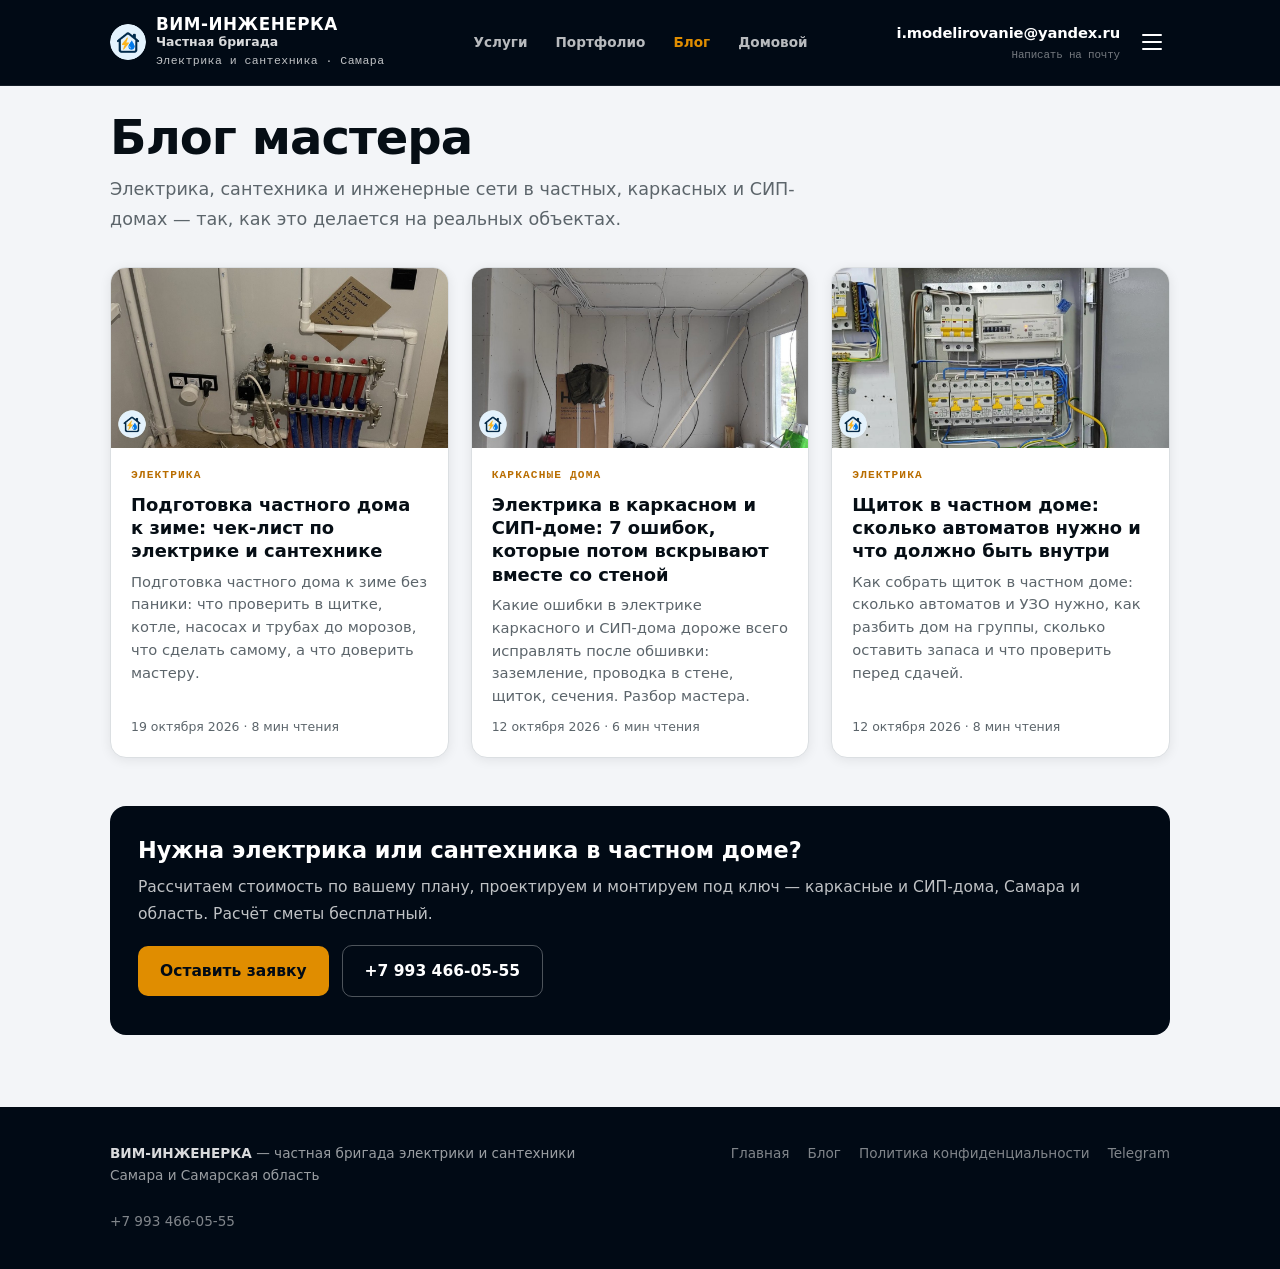
==== blog/index.html @ 952fb8a7 "Шапка блога и страницы Домового как на главной: логотип, меню по центру, почта, бургер Co-Authored-B" ====
<!doctype html>
<html lang="ru">
<head>
<script>
(function(m,e,t,r,i,k,a){m[i]=m[i]||function(){(m[i].a=m[i].a||[]).push(arguments)};m[i].l=1*new Date();
for(var j=0;j<document.scripts.length;j++){if(document.scripts[j].src===r){return;}}
k=e.createElement(t),a=e.getElementsByTagName(t)[0],k.async=1,k.src=r,a.parentNode.insertBefore(k,a)})
(window,document,'script','https://mc.yandex.ru/metrika/tag.js?id=112788163','ym');
ym(112788163,'init',{clickmap:true,trackLinks:true,accurateTrackBounce:true});
</script>
<noscript><div><img src="https://mc.yandex.ru/watch/112788163" style="position:absolute;left:-9999px;" alt=""></div></noscript>
<meta charset="UTF-8">
<meta name="viewport" content="width=device-width, initial-scale=1.0">
<title>Блог мастера: электрика и сантехника в каркасных и СИП-домах</title>
<meta name="description" content="Практические заметки мастера: как делать электрику, сантехнику и инженерные сети в частном доме, каркасном и СИП-доме. Без воды и с примерами.">
<link rel="canonical" href="https://electric.vim-scrum.ru/blog/">
<link rel="icon" href="/favicon.ico" sizes="any">
<link rel="icon" type="image/png" sizes="32x32" href="/assets/brand/favicon-32.png">
<link rel="apple-touch-icon" href="/assets/brand/apple-touch-icon.png">
<link rel="alternate" type="application/rss+xml" title="ВИМ-ИНЖЕНЕРКА — блог" href="https://electric.vim-scrum.ru/blog/rss.xml">
<meta name="robots" content="index, follow, max-image-preview:large">
<meta name="theme-color" content="#00243d">
<meta property="og:site_name" content="ВИМ-ИНЖЕНЕРКА">
<meta property="og:locale" content="ru_RU">
<meta property="og:type" content="website">
<meta property="og:title" content="Блог мастера: электрика и сантехника в каркасных и СИП-домах">
<meta property="og:description" content="Практические заметки мастера: как делать электрику, сантехнику и инженерные сети в частном доме, каркасном и СИП-доме. Без воды и с примерами.">
<meta property="og:url" content="https://electric.vim-scrum.ru/blog/">
<meta property="og:image" content="https://electric.vim-scrum.ru/assets/brand/og-banner.jpg">
<meta name="twitter:card" content="summary_large_image">
<meta name="twitter:title" content="Блог мастера: электрика и сантехника в каркасных и СИП-домах">
<meta name="twitter:description" content="Практические заметки мастера: как делать электрику, сантехнику и инженерные сети в частном доме, каркасном и СИП-доме. Без воды и с примерами.">
<meta name="twitter:image" content="https://electric.vim-scrum.ru/assets/brand/og-banner.jpg">
<link rel="stylesheet" href="/assets/blog.css">

</head>
<body>
<header class="site-header">
  <div class="header-inner">
    <a href="/" class="brand"><img src="/assets/brand/logo.png" alt="ВИМ-ИНЖЕНЕРКА" width="36" height="36">
      <span class="header-brand"><span class="brand-name">ВИМ-ИНЖЕНЕРКА</span><span class="brand-sub">Частная бригада</span><span class="brand-tagline">Электрика и сантехника · Самара</span></span></a>
    <nav class="header-nav" aria-label="Основное меню">
      <a href="/#services">Услуги</a>
      <a href="/#portfolio">Портфолио</a>
      <a href="/blog/" class="nav-blog">Блог</a>
      <a href="/domovoy/">Домовой</a>
    </nav>
    <div class="header-actions">
      <a class="header-phone" href="mailto:i.modelirovanie@yandex.ru">i.modelirovanie@yandex.ru<span>Написать на почту</span></a>
      <button class="menu-toggle" id="menu-toggle" aria-label="Открыть меню" aria-expanded="false"><span></span><span></span><span></span></button>
    </div>
  </div>
  <nav class="mobile-nav-panel" id="mobile-nav-panel">
    <a href="/#services">Услуги</a>
    <a href="/#process">Как работаем</a>
    <a href="/#portfolio">Портфолио</a>
    <a href="/#geography">География</a>
    <a href="/#faq">FAQ</a>
    <a href="/blog/" class="nav-blog">Блог</a>
    <a href="/domovoy/">Домовой</a>
    <a href="tel:+79934660555">+7 993 466-05-55</a>
  </nav>
  <script>
  (function(){var t=document.getElementById('menu-toggle'),p=document.getElementById('mobile-nav-panel');
  t.addEventListener('click',function(){var o=p.classList.toggle('open');t.classList.toggle('open',o);t.setAttribute('aria-expanded',o);});
  p.querySelectorAll('a').forEach(function(a){a.addEventListener('click',function(){p.classList.remove('open');t.classList.remove('open');});});})();
  </script>
</header>
<main class="wrap">
<header class="blog-head"><h1>Блог мастера</h1>
<p class="lead">Электрика, сантехника и инженерные сети в частных, каркасных и СИП-домах — так, как это делается на реальных объектах.</p></header>
<div class="grid"><a class="card" href="/blog/podgotovka-doma-k-zime-elektrika-santehnika/">
  <img src="/assets/covers/podgotovka-doma-k-zime-elektrika-santehnika.jpg" alt="" loading="lazy">
  <div class="card-body"><span class="tag">Электрика</span>
    <h3>Подготовка частного дома к зиме: чек-лист по электрике и сантехнике</h3>
    <p>Подготовка частного дома к зиме без паники: что проверить в щитке, котле, насосах и трубах до морозов, что сделать самому, а что доверить мастеру.</p>
    <small>19 октября 2026 · 8 мин чтения</small></div>
</a><a class="card" href="/blog/oshibki-elektriki-karkasnyj-sip-dom/">
  <img src="/assets/covers/oshibki-elektriki-karkasnyj-sip-dom.jpg" alt="" loading="lazy">
  <div class="card-body"><span class="tag">Каркасные дома</span>
    <h3>Электрика в каркасном и СИП-доме: 7 ошибок, которые потом вскрывают вместе со стеной</h3>
    <p>Какие ошибки в электрике каркасного и СИП-дома дороже всего исправлять после обшивки: заземление, проводка в стене, щиток, сечения. Разбор мастера.</p>
    <small>12 октября 2026 · 6 мин чтения</small></div>
</a><a class="card" href="/blog/shchitok-v-chastnom-dome/">
  <img src="/assets/covers/shchitok-v-chastnom-dome.jpg" alt="" loading="lazy">
  <div class="card-body"><span class="tag">Электрика</span>
    <h3>Щиток в частном доме: сколько автоматов нужно и что должно быть внутри</h3>
    <p>Как собрать щиток в частном доме: сколько автоматов и УЗО нужно, как разбить дом на группы, сколько оставить запаса и что проверить перед сдачей.</p>
    <small>12 октября 2026 · 8 мин чтения</small></div>
</a></div>
<aside class="cta-box">
  <h2>Нужна электрика или сантехника в частном доме?</h2>
  <p>Рассчитаем стоимость по вашему плану, проектируем и монтируем под ключ — каркасные и СИП-дома, Самара и область. Расчёт сметы бесплатный.</p>
  <p><a class="btn" href="/#final-cta">Оставить заявку</a> <a class="btn btn-ghost" href="tel:+79934660555">+7 993 466-05-55</a></p>
</aside>
</main>
<footer class="site-footer">
  <div class="wrap footer-inner">
    <div><b>ВИМ-ИНЖЕНЕРКА</b> — частная бригада электрики и сантехники<br>Самара и Самарская область</div>
    <div class="footer-links">
      <a href="/">Главная</a><a href="/blog/">Блог</a><a href="/privacy-policy.html">Политика конфиденциальности</a>
      <a href="https://t.me/i_modelirovanie" target="_blank" rel="noopener">Telegram</a>
    </div>
    <div><a href="tel:+79934660555">+7 993 466-05-55</a></div>
  </div>
</footer>
</body>
</html>
---- assets/blog.css ----
/* Стили блога. Токены совпадают с главной страницей (index.html). */
:root {
  --hero-bg: oklch(14% 0.030 245);
  --bg: oklch(97% 0.004 240);
  --surface: oklch(100% 0 0);
  --fg: oklch(16% 0.020 245);
  --muted: oklch(50% 0.015 240);
  --border: oklch(90% 0.006 240);
  --accent: oklch(71% 0.190 78);
  --accent-dk: oklch(60% 0.180 78);
  --accent-lt: oklch(80% 0.150 78);
  --accent-bg: oklch(95% 0.050 80);
  --font-sans: -apple-system, BlinkMacSystemFont, 'Segoe UI', system-ui, sans-serif;
  --font-mono: ui-monospace, 'JetBrains Mono', Menlo, monospace;
  --r: 10px;
  --r-lg: 16px;
  --shadow-card: 0 2px 12px oklch(14% 0.03 245 / 0.08);
}
*, *::before, *::after { box-sizing: border-box; margin: 0; padding: 0; }
html { overflow-x: hidden; }
body { font-family: var(--font-sans); background: var(--bg); color: var(--fg); font-size: 17px; line-height: 1.7; -webkit-font-smoothing: antialiased; overflow-x: hidden; }
img { max-width: 100%; height: auto; display: block; }
a { color: inherit; }
.wrap { width: 100%; max-width: 1100px; margin: 0 auto; padding: 0 20px; }

/* header: тот же вид, что на главной (логотип | меню по центру | почта) */
.site-header { position: sticky; top: 0; z-index: 100; background: var(--hero-bg); border-bottom: 1px solid oklch(100% 0 0 / 0.08); backdrop-filter: blur(8px); }
.header-inner { display: flex; align-items: center; justify-content: space-between; gap: 16px; padding: 14px 20px; max-width: 1100px; margin: 0 auto; }
.brand { display: flex; align-items: center; gap: 10px; text-decoration: none; color: #fff; flex-shrink: 0; }
.brand img { width: 36px; height: 36px; border-radius: 50%; flex-shrink: 0; }
.header-brand { display: flex; flex-direction: column; gap: 1px; }
.header-brand .brand-name { font-size: 1.05rem; font-weight: 800; letter-spacing: 0.03em; color: #fff; line-height: 1.2; }
.header-brand .brand-sub { font-size: 0.78rem; font-weight: 600; color: oklch(100% 0 0 / 0.85); line-height: 1.2; }
.header-brand .brand-tagline { font-size: 0.72rem; color: oklch(100% 0 0 / 0.75); font-family: var(--font-mono); letter-spacing: 0.04em; }
.header-nav { display: none; }
.header-nav a { font-size: 0.85rem; font-weight: 600; color: oklch(100% 0 0 / 0.72); white-space: nowrap; text-decoration: none; transition: color 0.15s; }
.header-nav a:hover { color: var(--accent); }
.header-nav a.nav-blog { color: var(--accent); }
.header-nav a.nav-blog:hover { color: var(--accent-lt); }
.header-actions { display: flex; align-items: center; gap: 14px; }
.header-phone { display: none; flex-direction: column; align-items: flex-end; gap: 1px; font-size: 0.92rem; font-weight: 700; color: #fff; letter-spacing: -0.01em; text-decoration: none; }
.header-phone:hover { color: var(--accent); }
.header-phone span { font-size: 0.68rem; color: oklch(100% 0 0 / 0.45); font-family: var(--font-mono); font-weight: 400; }
.menu-toggle { display: flex; width: 36px; height: 36px; flex-direction: column; align-items: center; justify-content: center; gap: 5px; background: transparent; border: none; cursor: pointer; flex-shrink: 0; }
.menu-toggle span { display: block; width: 20px; height: 2px; background: #fff; border-radius: 2px; transition: transform 0.2s, opacity 0.2s; }
.menu-toggle.open span:nth-child(1) { transform: translateY(7px) rotate(45deg); }
.menu-toggle.open span:nth-child(2) { opacity: 0; }
.menu-toggle.open span:nth-child(3) { transform: translateY(-7px) rotate(-45deg); }
.mobile-nav-panel { display: none; flex-direction: column; background: var(--hero-bg); border-top: 1px solid oklch(100% 0 0 / 0.08); padding: 6px 20px 14px; }
.mobile-nav-panel.open { display: flex; }
.mobile-nav-panel a { padding: 13px 0; font-size: 0.95rem; font-weight: 600; color: #fff; text-decoration: none; border-bottom: 1px solid oklch(100% 0 0 / 0.08); }
.mobile-nav-panel a:last-child { border-bottom: none; }
.mobile-nav-panel a.nav-blog { color: var(--accent); }
@media (min-width: 1024px) {
  .header-nav { display: flex; align-items: center; justify-content: center; flex: 1; gap: 28px; }
  .header-phone { display: flex; }
}
@media (max-width: 640px) { .header-brand .brand-tagline { display: none; } }
.site-footer { background: var(--hero-bg); color: oklch(100% 0 0 / 0.6); font-size: 0.85rem; line-height: 1.6; margin-top: 72px; padding: 36px 0; }
.footer-inner { display: flex; flex-wrap: wrap; gap: 24px; justify-content: space-between; align-items: flex-start; }
.footer-inner b { color: oklch(100% 0 0 / 0.85); }
.footer-links { display: flex; flex-wrap: wrap; gap: 18px; }
.footer-links a, .site-footer a { color: oklch(100% 0 0 / 0.5); text-decoration: none; }
.footer-links a:hover, .site-footer a:hover { color: var(--accent); }

/* общие */
main { padding-top: 28px; }
.crumbs { font-size: 0.82rem; color: var(--muted); margin-bottom: 18px; }
.crumbs a { text-decoration: none; }
.crumbs a:hover { color: var(--accent-dk); }
.tag { display: inline-block; font-family: var(--font-mono); font-size: 0.7rem; font-weight: 600; letter-spacing: 0.1em; text-transform: uppercase; color: var(--accent-dk); }
.lead { font-size: 1.1rem; color: var(--muted); max-width: 720px; }

/* список */
.blog-head { padding: 24px 0 32px; }
.blog-head h1 { font-size: clamp(2rem, 5vw, 3rem); font-weight: 800; letter-spacing: -0.02em; line-height: 1.15; margin-bottom: 10px; }
.grid { display: grid; grid-template-columns: repeat(auto-fill, minmax(290px, 1fr)); gap: 22px; }
.card { background: var(--surface); border: 1px solid var(--border); border-radius: var(--r-lg); overflow: hidden; text-decoration: none; display: flex; flex-direction: column; box-shadow: var(--shadow-card); transition: transform .15s, box-shadow .15s; }
.card:hover { transform: translateY(-3px); box-shadow: 0 8px 28px oklch(14% 0.03 245 / 0.14); }
.card img { width: 100%; height: 180px; object-fit: cover; background: var(--border); }
.card-body { padding: 18px 20px 20px; display: flex; flex-direction: column; gap: 8px; flex: 1; }
.card h3 { font-size: 1.12rem; line-height: 1.3; }
.card p { font-size: 0.92rem; color: var(--muted); line-height: 1.55; flex: 1; }
.card small { color: var(--muted); font-size: 0.78rem; }

/* статья */
.post { max-width: 760px; margin: 0 auto; }
.post > header { margin-bottom: 28px; }
.post h1 { font-size: clamp(1.9rem, 4.6vw, 2.8rem); font-weight: 800; letter-spacing: -0.02em; line-height: 1.15; margin: 8px 0 14px; }
.post .meta { color: var(--muted); font-size: 0.88rem; }
.post-body > * + * { margin-top: 1.1em; }
.post-body h2 { font-size: 1.6rem; line-height: 1.25; letter-spacing: -0.01em; margin-top: 2em; }
.post-body h3 { font-size: 1.2rem; line-height: 1.3; margin-top: 1.6em; }
.post-body a { color: var(--accent-dk); text-decoration: underline; text-underline-offset: 3px; }
.post-body ul, .post-body ol { padding-left: 1.4em; }
.post-body li + li { margin-top: 0.4em; }
.post-body code { font-family: var(--font-mono); font-size: 0.88em; background: var(--accent-bg); padding: 1px 6px; border-radius: 5px; }
.post-body hr { border: 0; border-top: 1px solid var(--border); margin: 2em 0; }
.post-body figure { margin-top: 1.6em; }
.post-body figure img { border-radius: var(--r); width: 100%; max-height: 520px; object-fit: cover; }
.post-body figcaption { font-size: 0.82rem; color: var(--muted); margin-top: 8px; }
.callout { background: var(--accent-bg); border-left: 4px solid var(--accent); border-radius: 0 var(--r) var(--r) 0; padding: 14px 18px; }
.callout p + p { margin-top: 0.6em; }
.table-wrap { overflow-x: auto; }
table { border-collapse: collapse; width: 100%; font-size: 0.93rem; background: var(--surface); }
th, td { border: 1px solid var(--border); padding: 9px 12px; text-align: left; vertical-align: top; }
th { background: var(--accent-bg); }

.cta-box { background: var(--hero-bg); color: #fff; border-radius: var(--r-lg); padding: 30px 28px; margin-top: 48px; }
.cta-box h2 { font-size: 1.4rem; line-height: 1.25; margin-bottom: 10px; }
.cta-box p { color: oklch(100% 0 0 / 0.75); font-size: 0.97rem; }
.cta-box p + p { margin-top: 18px; }
.btn { display: inline-block; background: var(--accent); color: var(--hero-bg); font-weight: 700; padding: 12px 22px; border-radius: 10px; text-decoration: none; margin: 0 8px 8px 0; }
.btn:hover { background: var(--accent-lt); }
.btn-ghost { background: transparent; color: #fff; border: 1.5px solid oklch(100% 0 0 / 0.3); }
.btn-ghost:hover { background: transparent; border-color: var(--accent); color: var(--accent); }
.more { margin-top: 56px; }
.more h2 { font-size: 1.4rem; margin-bottom: 18px; }

@media (max-width: 640px) {
  body { font-size: 16px; }
  .cta-box { padding: 24px 20px; }
}
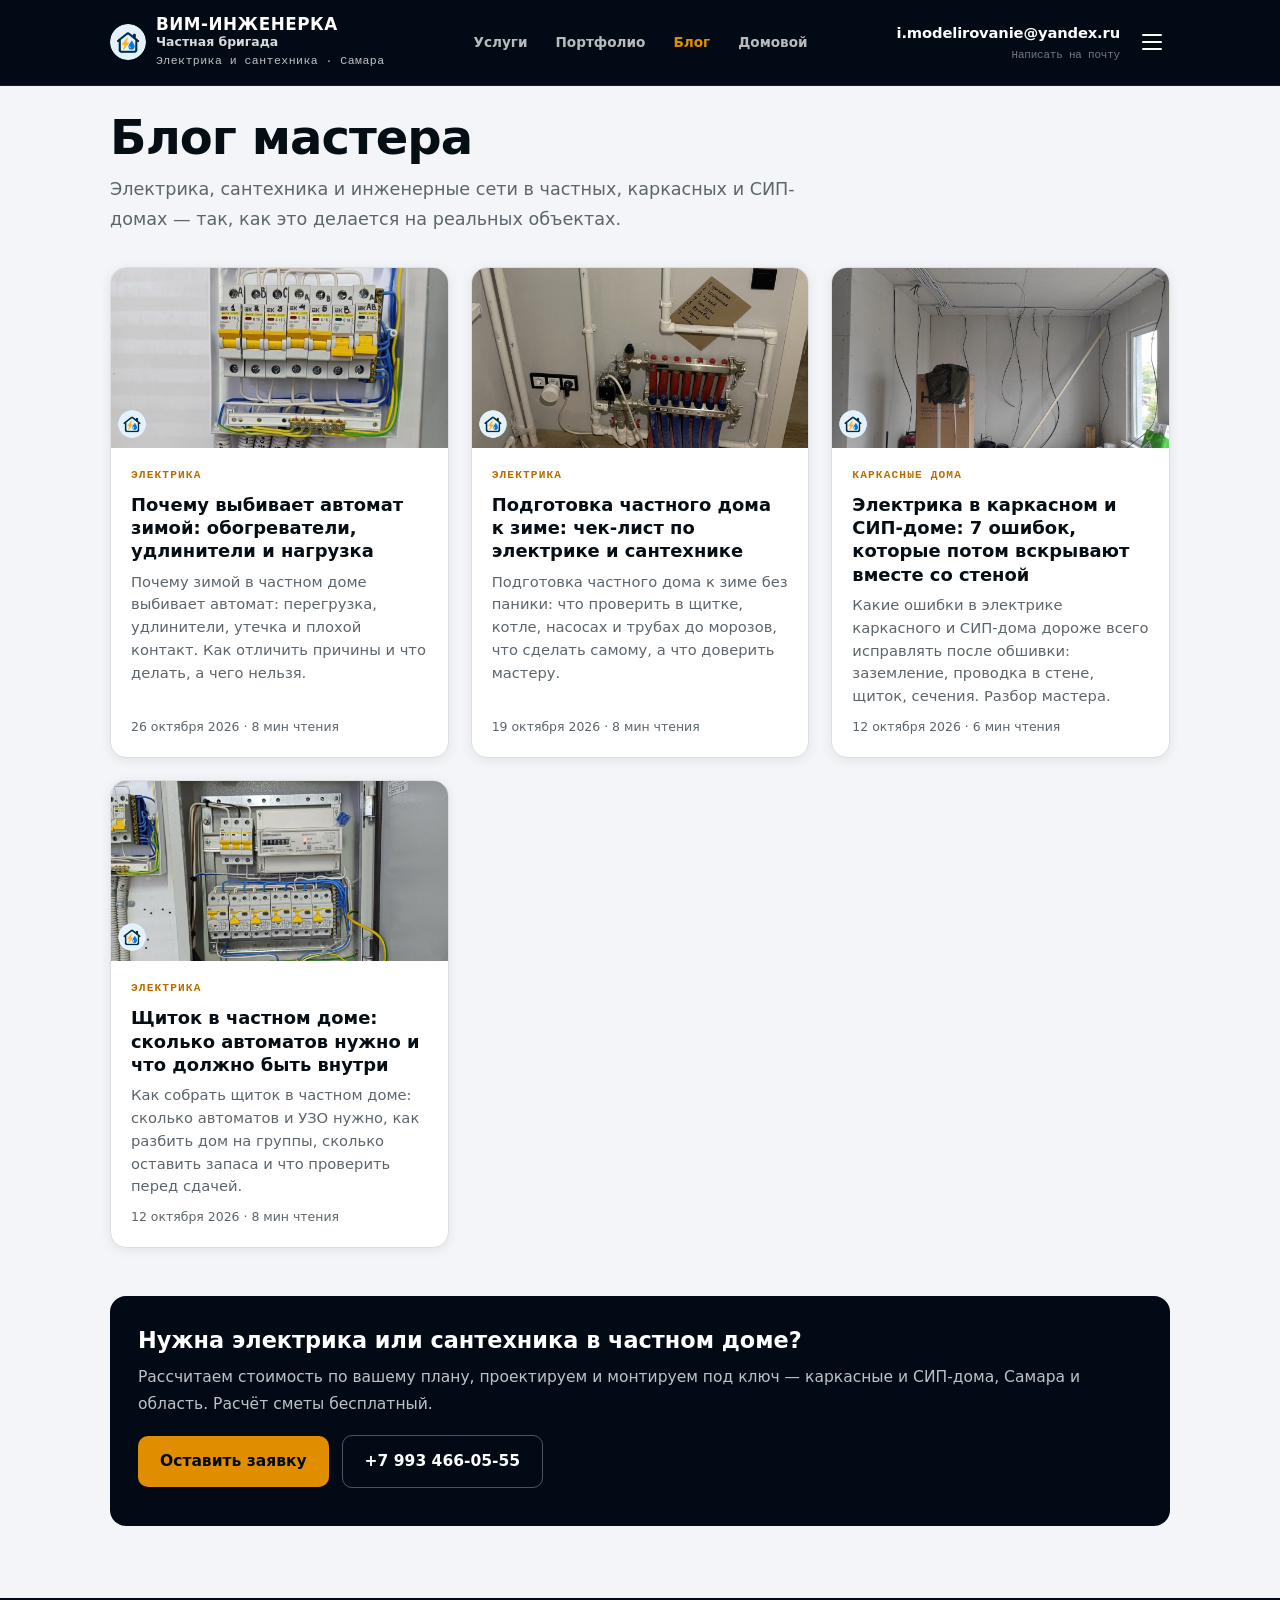
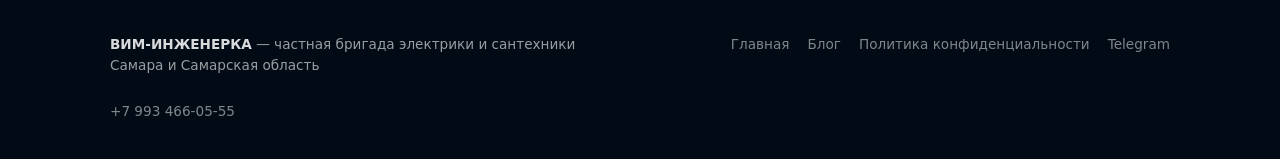
==== commit 2b6de9a4: "Статья: Почему выбивает автомат зимой Co-Authored-By: Claude Sonnet 5.5 <noreply@anthropic.com> Clau" ====
--- a/blog/index.html
+++ b/blog/index.html
@@ -32,7 +32,7 @@
 <meta name="twitter:description" content="Практические заметки мастера: как делать электрику, сантехнику и инженерные сети в частном доме, каркасном и СИП-доме. Без воды и с примерами.">
 <meta name="twitter:image" content="https://electric.vim-scrum.ru/assets/brand/og-banner.jpg">
 <link rel="stylesheet" href="/assets/blog.css">
-
+<script type="application/ld+json">{"@context": "https://schema.org", "@type": "Blog", "name": "Блог мастера: электрика и сантехника в каркасных и СИП-домах", "description": "Практические заметки мастера: как делать электрику, сантехнику и инженерные сети в частном доме, каркасном и СИП-доме. Без воды и с примерами.", "url": "https://electric.vim-scrum.ru/blog/", "inLanguage": "ru", "publisher": {"@type": "Organization", "name": "ВИМ-ИНЖЕНЕРКА", "url": "https://electric.vim-scrum.ru/"}, "blogPost": [{"@type": "BlogPosting", "headline": "Почему выбивает автомат зимой: обогреватели, удлинители и нагрузка", "url": "https://electric.vim-scrum.ru/blog/vybivaet-avtomat-zimoj/", "datePublished": "2026-10-26"}, {"@type": "BlogPosting", "headline": "Подготовка частного дома к зиме: чек-лист по электрике и сантехнике", "url": "https://electric.vim-scrum.ru/blog/podgotovka-doma-k-zime-elektrika-santehnika/", "datePublished": "2026-10-19"}, {"@type": "BlogPosting", "headline": "Электрика в каркасном и СИП-доме: 7 ошибок, которые потом вскрывают вместе со стеной", "url": "https://electric.vim-scrum.ru/blog/oshibki-elektriki-karkasnyj-sip-dom/", "datePublished": "2026-10-12"}, {"@type": "BlogPosting", "headline": "Щиток в частном доме: сколько автоматов нужно и что должно быть внутри", "url": "https://electric.vim-scrum.ru/blog/shchitok-v-chastnom-dome/", "datePublished": "2026-10-12"}]}</script><script type="application/ld+json">{"@context": "https://schema.org", "@type": "BreadcrumbList", "itemListElement": [{"@type": "ListItem", "position": 1, "name": "Главная", "item": "https://electric.vim-scrum.ru/"}, {"@type": "ListItem", "position": 2, "name": "Блог", "item": "https://electric.vim-scrum.ru/blog/"}]}</script>
 </head>
 <body>
 <header class="site-header">
@@ -69,7 +69,13 @@
 <main class="wrap">
 <header class="blog-head"><h1>Блог мастера</h1>
 <p class="lead">Электрика, сантехника и инженерные сети в частных, каркасных и СИП-домах — так, как это делается на реальных объектах.</p></header>
-<div class="grid"><a class="card" href="/blog/podgotovka-doma-k-zime-elektrika-santehnika/">
+<div class="grid"><a class="card" href="/blog/vybivaet-avtomat-zimoj/">
+  <img src="/assets/covers/vybivaet-avtomat-zimoj.jpg" alt="" loading="lazy">
+  <div class="card-body"><span class="tag">Электрика</span>
+    <h3>Почему выбивает автомат зимой: обогреватели, удлинители и нагрузка</h3>
+    <p>Почему зимой в частном доме выбивает автомат: перегрузка, удлинители, утечка и плохой контакт. Как отличить причины и что делать, а чего нельзя.</p>
+    <small>26 октября 2026 · 8 мин чтения</small></div>
+</a><a class="card" href="/blog/podgotovka-doma-k-zime-elektrika-santehnika/">
   <img src="/assets/covers/podgotovka-doma-k-zime-elektrika-santehnika.jpg" alt="" loading="lazy">
   <div class="card-body"><span class="tag">Электрика</span>
     <h3>Подготовка частного дома к зиме: чек-лист по электрике и сантехнике</h3>
--- a/assets/blog.css
+++ b/assets/blog.css
@@ -68,6 +68,7 @@
 .crumbs { font-size: 0.82rem; color: var(--muted); margin-bottom: 18px; }
 .crumbs a { text-decoration: none; }
 .crumbs a:hover { color: var(--accent-dk); }
+main.wrap > .crumbs { max-width: 760px; margin-left: auto; margin-right: auto; }
 .tag { display: inline-block; font-family: var(--font-mono); font-size: 0.7rem; font-weight: 600; letter-spacing: 0.1em; text-transform: uppercase; color: var(--accent-dk); }
 .lead { font-size: 1.1rem; color: var(--muted); max-width: 720px; }
 
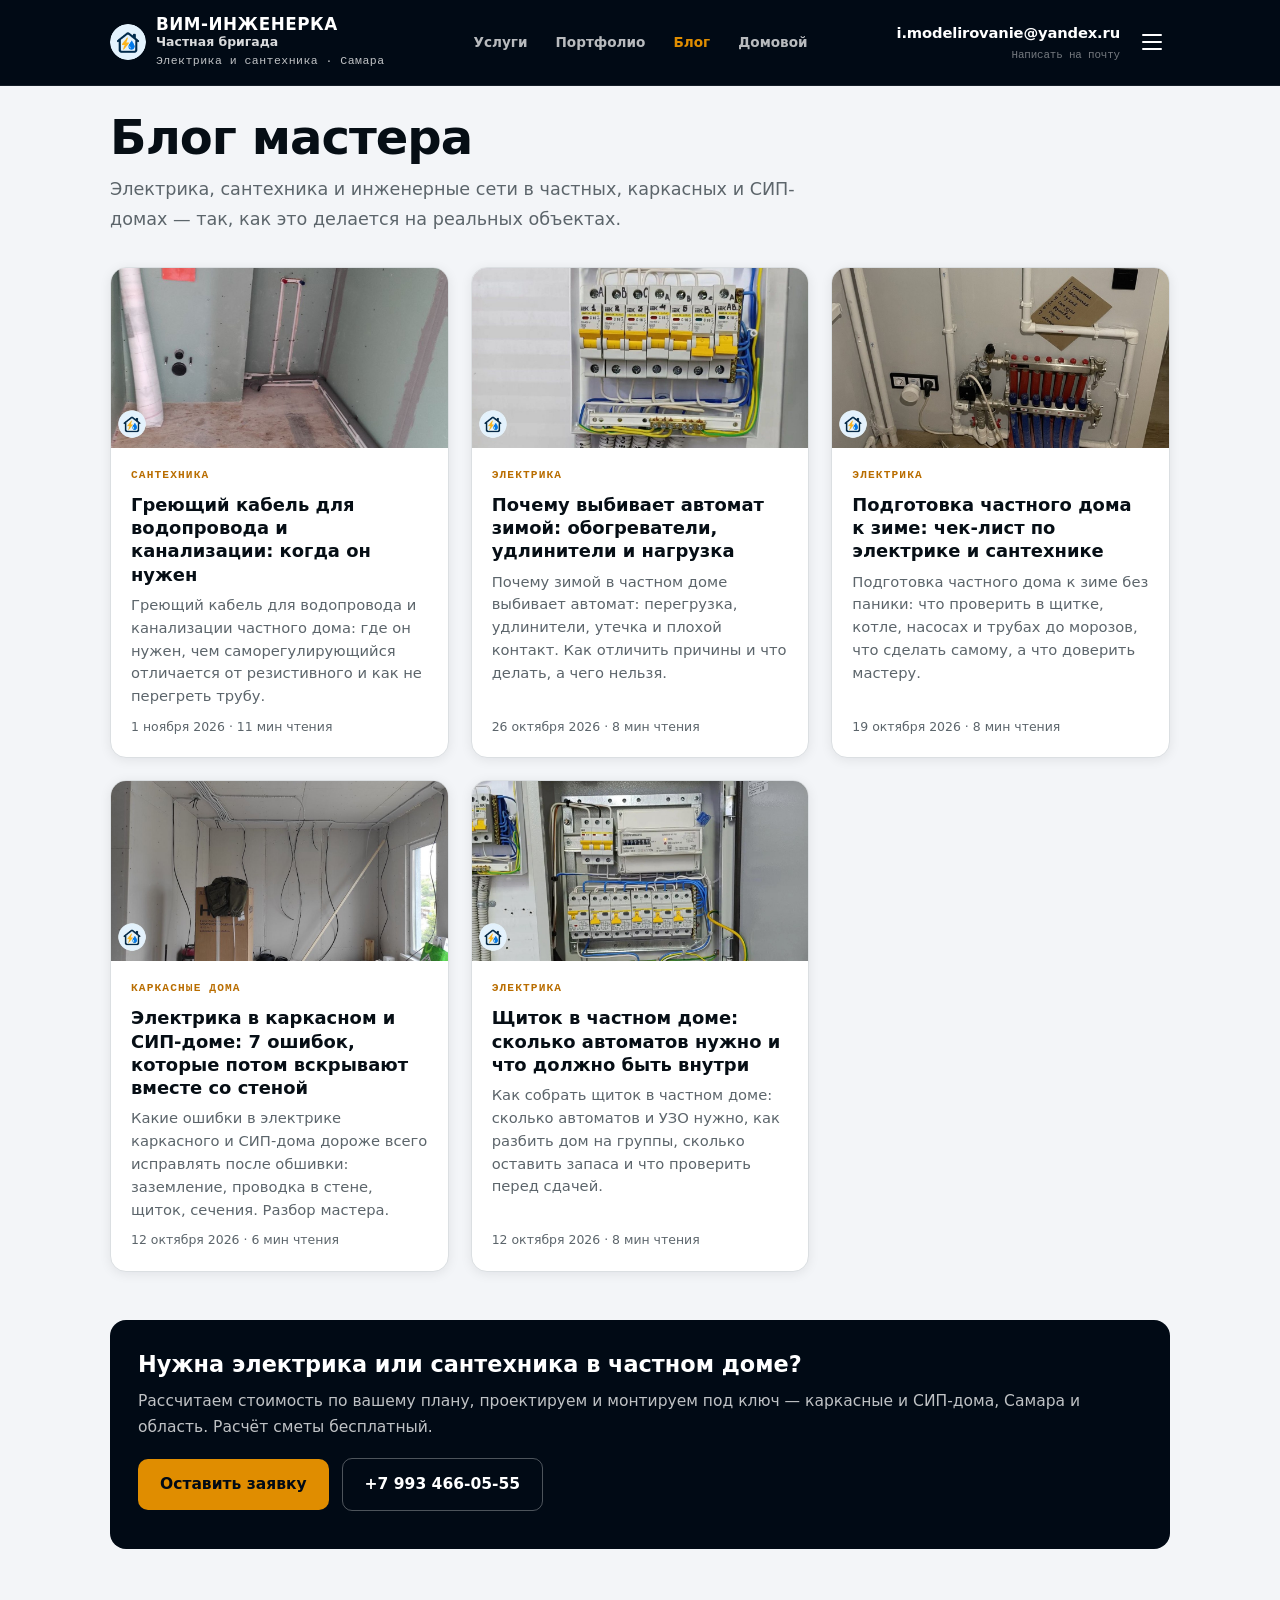
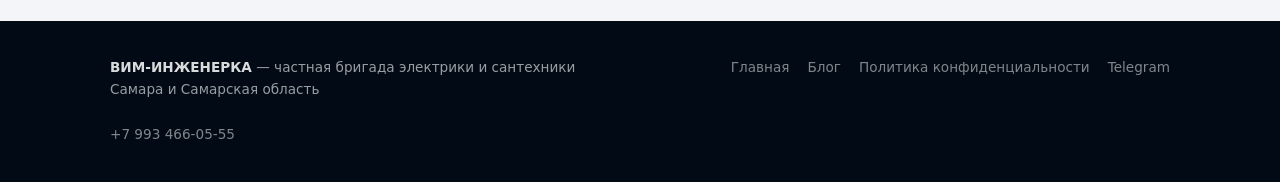
==== commit baae7ca0: "Статья: греющий кабель для водопровода и канализации Когда кабель нужен на холодном участке, чем сам" ====
--- a/blog/index.html
+++ b/blog/index.html
@@ -32,7 +32,7 @@
 <meta name="twitter:description" content="Практические заметки мастера: как делать электрику, сантехнику и инженерные сети в частном доме, каркасном и СИП-доме. Без воды и с примерами.">
 <meta name="twitter:image" content="https://electric.vim-scrum.ru/assets/brand/og-banner.jpg">
 <link rel="stylesheet" href="/assets/blog.css">
-<script type="application/ld+json">{"@context": "https://schema.org", "@type": "Blog", "name": "Блог мастера: электрика и сантехника в каркасных и СИП-домах", "description": "Практические заметки мастера: как делать электрику, сантехнику и инженерные сети в частном доме, каркасном и СИП-доме. Без воды и с примерами.", "url": "https://electric.vim-scrum.ru/blog/", "inLanguage": "ru", "publisher": {"@type": "Organization", "name": "ВИМ-ИНЖЕНЕРКА", "url": "https://electric.vim-scrum.ru/"}, "blogPost": [{"@type": "BlogPosting", "headline": "Почему выбивает автомат зимой: обогреватели, удлинители и нагрузка", "url": "https://electric.vim-scrum.ru/blog/vybivaet-avtomat-zimoj/", "datePublished": "2026-10-26"}, {"@type": "BlogPosting", "headline": "Подготовка частного дома к зиме: чек-лист по электрике и сантехнике", "url": "https://electric.vim-scrum.ru/blog/podgotovka-doma-k-zime-elektrika-santehnika/", "datePublished": "2026-10-19"}, {"@type": "BlogPosting", "headline": "Электрика в каркасном и СИП-доме: 7 ошибок, которые потом вскрывают вместе со стеной", "url": "https://electric.vim-scrum.ru/blog/oshibki-elektriki-karkasnyj-sip-dom/", "datePublished": "2026-10-12"}, {"@type": "BlogPosting", "headline": "Щиток в частном доме: сколько автоматов нужно и что должно быть внутри", "url": "https://electric.vim-scrum.ru/blog/shchitok-v-chastnom-dome/", "datePublished": "2026-10-12"}]}</script><script type="application/ld+json">{"@context": "https://schema.org", "@type": "BreadcrumbList", "itemListElement": [{"@type": "ListItem", "position": 1, "name": "Главная", "item": "https://electric.vim-scrum.ru/"}, {"@type": "ListItem", "position": 2, "name": "Блог", "item": "https://electric.vim-scrum.ru/blog/"}]}</script>
+<script type="application/ld+json">{"@context": "https://schema.org", "@type": "Blog", "name": "Блог мастера: электрика и сантехника в каркасных и СИП-домах", "description": "Практические заметки мастера: как делать электрику, сантехнику и инженерные сети в частном доме, каркасном и СИП-доме. Без воды и с примерами.", "url": "https://electric.vim-scrum.ru/blog/", "inLanguage": "ru", "publisher": {"@type": "Organization", "name": "ВИМ-ИНЖЕНЕРКА", "url": "https://electric.vim-scrum.ru/"}, "blogPost": [{"@type": "BlogPosting", "headline": "Греющий кабель для водопровода и канализации: когда он нужен", "url": "https://electric.vim-scrum.ru/blog/greyushchij-kabel-vodoprovod-kanalizatsiya/", "datePublished": "2026-11-01"}, {"@type": "BlogPosting", "headline": "Почему выбивает автомат зимой: обогреватели, удлинители и нагрузка", "url": "https://electric.vim-scrum.ru/blog/vybivaet-avtomat-zimoj/", "datePublished": "2026-10-26"}, {"@type": "BlogPosting", "headline": "Подготовка частного дома к зиме: чек-лист по электрике и сантехнике", "url": "https://electric.vim-scrum.ru/blog/podgotovka-doma-k-zime-elektrika-santehnika/", "datePublished": "2026-10-19"}, {"@type": "BlogPosting", "headline": "Электрика в каркасном и СИП-доме: 7 ошибок, которые потом вскрывают вместе со стеной", "url": "https://electric.vim-scrum.ru/blog/oshibki-elektriki-karkasnyj-sip-dom/", "datePublished": "2026-10-12"}, {"@type": "BlogPosting", "headline": "Щиток в частном доме: сколько автоматов нужно и что должно быть внутри", "url": "https://electric.vim-scrum.ru/blog/shchitok-v-chastnom-dome/", "datePublished": "2026-10-12"}]}</script><script type="application/ld+json">{"@context": "https://schema.org", "@type": "BreadcrumbList", "itemListElement": [{"@type": "ListItem", "position": 1, "name": "Главная", "item": "https://electric.vim-scrum.ru/"}, {"@type": "ListItem", "position": 2, "name": "Блог", "item": "https://electric.vim-scrum.ru/blog/"}]}</script>
 </head>
 <body>
 <header class="site-header">
@@ -69,7 +69,13 @@
 <main class="wrap">
 <header class="blog-head"><h1>Блог мастера</h1>
 <p class="lead">Электрика, сантехника и инженерные сети в частных, каркасных и СИП-домах — так, как это делается на реальных объектах.</p></header>
-<div class="grid"><a class="card" href="/blog/vybivaet-avtomat-zimoj/">
+<div class="grid"><a class="card" href="/blog/greyushchij-kabel-vodoprovod-kanalizatsiya/">
+  <img src="/assets/covers/greyushchij-kabel-vodoprovod-kanalizatsiya.jpg" alt="" loading="lazy">
+  <div class="card-body"><span class="tag">Сантехника</span>
+    <h3>Греющий кабель для водопровода и канализации: когда он нужен</h3>
+    <p>Греющий кабель для водопровода и канализации частного дома: где он нужен, чем саморегулирующийся отличается от резистивного и как не перегреть трубу.</p>
+    <small>1 ноября 2026 · 11 мин чтения</small></div>
+</a><a class="card" href="/blog/vybivaet-avtomat-zimoj/">
   <img src="/assets/covers/vybivaet-avtomat-zimoj.jpg" alt="" loading="lazy">
   <div class="card-body"><span class="tag">Электрика</span>
     <h3>Почему выбивает автомат зимой: обогреватели, удлинители и нагрузка</h3>
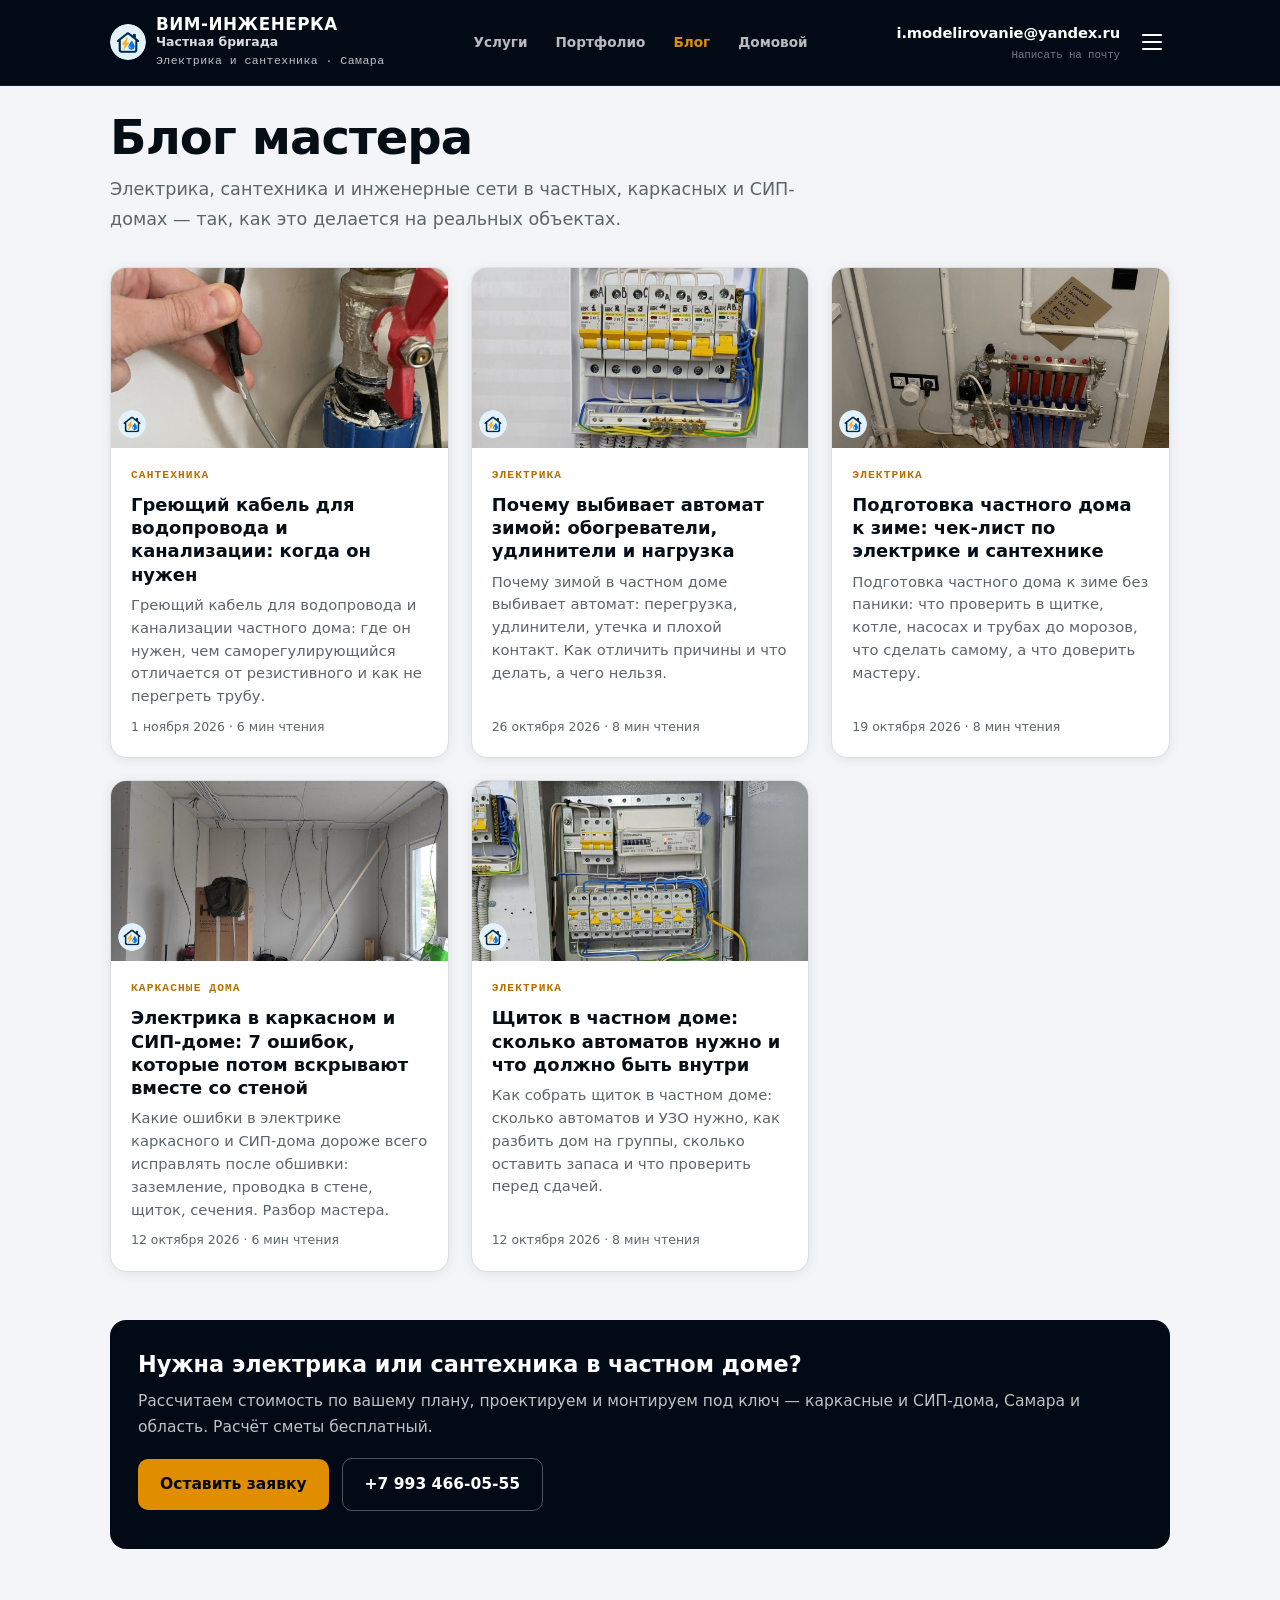
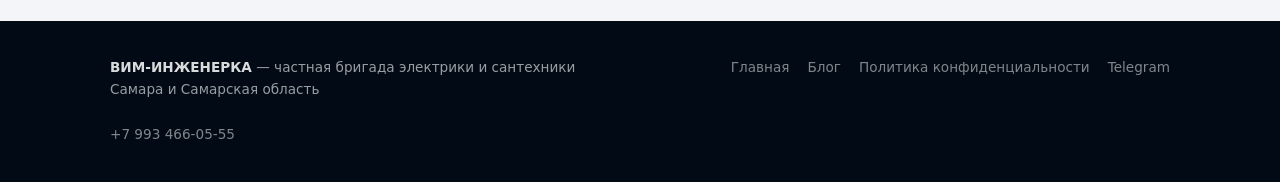
==== commit 9881160b: "blog: короче и живее статья про греющий кабель, лимит 1200-1600 слов" ====
--- a/blog/index.html
+++ b/blog/index.html
@@ -74,7 +74,7 @@
   <div class="card-body"><span class="tag">Сантехника</span>
     <h3>Греющий кабель для водопровода и канализации: когда он нужен</h3>
     <p>Греющий кабель для водопровода и канализации частного дома: где он нужен, чем саморегулирующийся отличается от резистивного и как не перегреть трубу.</p>
-    <small>1 ноября 2026 · 11 мин чтения</small></div>
+    <small>1 ноября 2026 · 6 мин чтения</small></div>
 </a><a class="card" href="/blog/vybivaet-avtomat-zimoj/">
   <img src="/assets/covers/vybivaet-avtomat-zimoj.jpg" alt="" loading="lazy">
   <div class="card-body"><span class="tag">Электрика</span>
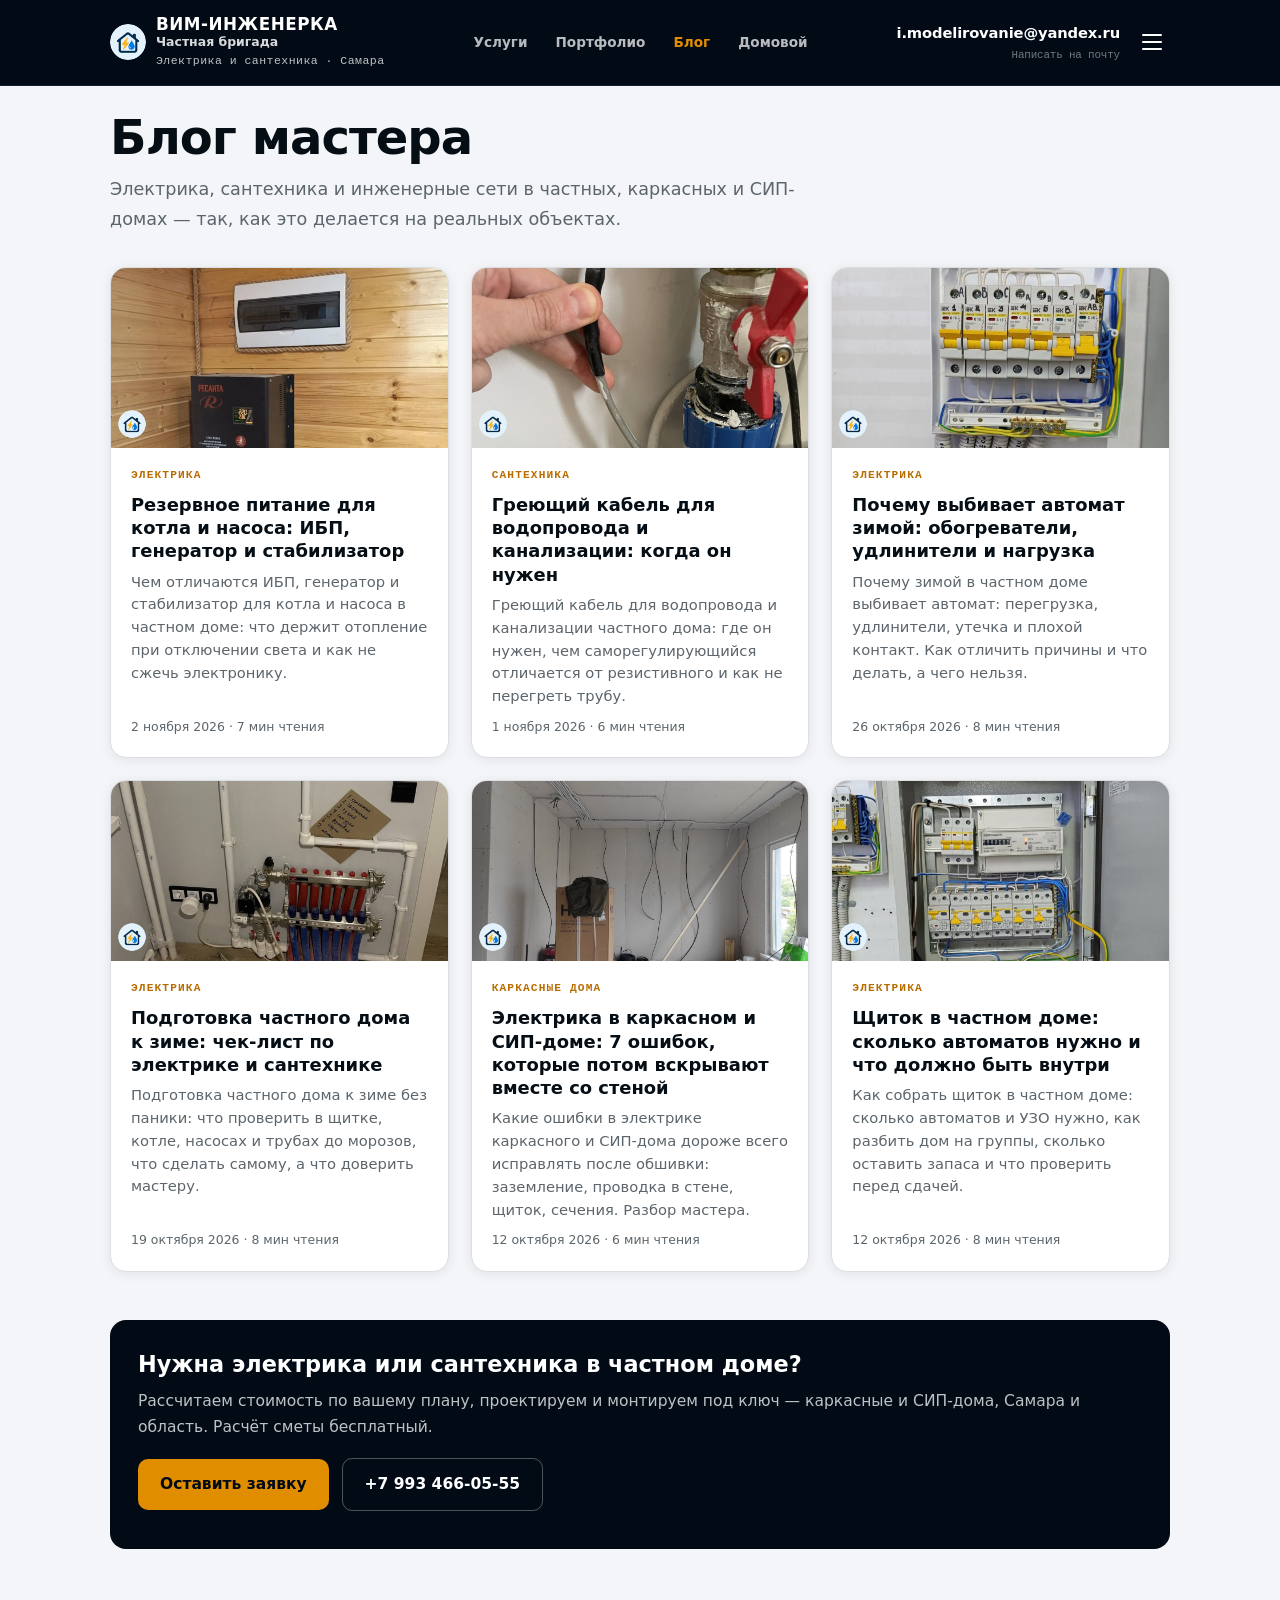
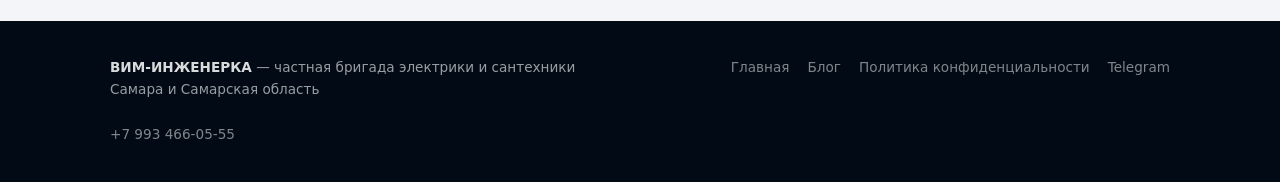
==== commit 6be1eb9b: "Блог: резервное питание для котла и насоса (ИБП, генератор, стабилизатор) Co-authored-by: tehpodszem" ====
--- a/blog/index.html
+++ b/blog/index.html
@@ -32,7 +32,7 @@
 <meta name="twitter:description" content="Практические заметки мастера: как делать электрику, сантехнику и инженерные сети в частном доме, каркасном и СИП-доме. Без воды и с примерами.">
 <meta name="twitter:image" content="https://electric.vim-scrum.ru/assets/brand/og-banner.jpg">
 <link rel="stylesheet" href="/assets/blog.css">
-<script type="application/ld+json">{"@context": "https://schema.org", "@type": "Blog", "name": "Блог мастера: электрика и сантехника в каркасных и СИП-домах", "description": "Практические заметки мастера: как делать электрику, сантехнику и инженерные сети в частном доме, каркасном и СИП-доме. Без воды и с примерами.", "url": "https://electric.vim-scrum.ru/blog/", "inLanguage": "ru", "publisher": {"@type": "Organization", "name": "ВИМ-ИНЖЕНЕРКА", "url": "https://electric.vim-scrum.ru/"}, "blogPost": [{"@type": "BlogPosting", "headline": "Греющий кабель для водопровода и канализации: когда он нужен", "url": "https://electric.vim-scrum.ru/blog/greyushchij-kabel-vodoprovod-kanalizatsiya/", "datePublished": "2026-11-01"}, {"@type": "BlogPosting", "headline": "Почему выбивает автомат зимой: обогреватели, удлинители и нагрузка", "url": "https://electric.vim-scrum.ru/blog/vybivaet-avtomat-zimoj/", "datePublished": "2026-10-26"}, {"@type": "BlogPosting", "headline": "Подготовка частного дома к зиме: чек-лист по электрике и сантехнике", "url": "https://electric.vim-scrum.ru/blog/podgotovka-doma-k-zime-elektrika-santehnika/", "datePublished": "2026-10-19"}, {"@type": "BlogPosting", "headline": "Электрика в каркасном и СИП-доме: 7 ошибок, которые потом вскрывают вместе со стеной", "url": "https://electric.vim-scrum.ru/blog/oshibki-elektriki-karkasnyj-sip-dom/", "datePublished": "2026-10-12"}, {"@type": "BlogPosting", "headline": "Щиток в частном доме: сколько автоматов нужно и что должно быть внутри", "url": "https://electric.vim-scrum.ru/blog/shchitok-v-chastnom-dome/", "datePublished": "2026-10-12"}]}</script><script type="application/ld+json">{"@context": "https://schema.org", "@type": "BreadcrumbList", "itemListElement": [{"@type": "ListItem", "position": 1, "name": "Главная", "item": "https://electric.vim-scrum.ru/"}, {"@type": "ListItem", "position": 2, "name": "Блог", "item": "https://electric.vim-scrum.ru/blog/"}]}</script>
+<script type="application/ld+json">{"@context": "https://schema.org", "@type": "Blog", "name": "Блог мастера: электрика и сантехника в каркасных и СИП-домах", "description": "Практические заметки мастера: как делать электрику, сантехнику и инженерные сети в частном доме, каркасном и СИП-доме. Без воды и с примерами.", "url": "https://electric.vim-scrum.ru/blog/", "inLanguage": "ru", "publisher": {"@type": "Organization", "name": "ВИМ-ИНЖЕНЕРКА", "url": "https://electric.vim-scrum.ru/"}, "blogPost": [{"@type": "BlogPosting", "headline": "Резервное питание для котла и насоса: ИБП, генератор и стабилизатор", "url": "https://electric.vim-scrum.ru/blog/rezervnoe-pitanie-kotla-nasos-ibp-generator/", "datePublished": "2026-11-02"}, {"@type": "BlogPosting", "headline": "Греющий кабель для водопровода и канализации: когда он нужен", "url": "https://electric.vim-scrum.ru/blog/greyushchij-kabel-vodoprovod-kanalizatsiya/", "datePublished": "2026-11-01"}, {"@type": "BlogPosting", "headline": "Почему выбивает автомат зимой: обогреватели, удлинители и нагрузка", "url": "https://electric.vim-scrum.ru/blog/vybivaet-avtomat-zimoj/", "datePublished": "2026-10-26"}, {"@type": "BlogPosting", "headline": "Подготовка частного дома к зиме: чек-лист по электрике и сантехнике", "url": "https://electric.vim-scrum.ru/blog/podgotovka-doma-k-zime-elektrika-santehnika/", "datePublished": "2026-10-19"}, {"@type": "BlogPosting", "headline": "Электрика в каркасном и СИП-доме: 7 ошибок, которые потом вскрывают вместе со стеной", "url": "https://electric.vim-scrum.ru/blog/oshibki-elektriki-karkasnyj-sip-dom/", "datePublished": "2026-10-12"}, {"@type": "BlogPosting", "headline": "Щиток в частном доме: сколько автоматов нужно и что должно быть внутри", "url": "https://electric.vim-scrum.ru/blog/shchitok-v-chastnom-dome/", "datePublished": "2026-10-12"}]}</script><script type="application/ld+json">{"@context": "https://schema.org", "@type": "BreadcrumbList", "itemListElement": [{"@type": "ListItem", "position": 1, "name": "Главная", "item": "https://electric.vim-scrum.ru/"}, {"@type": "ListItem", "position": 2, "name": "Блог", "item": "https://electric.vim-scrum.ru/blog/"}]}</script>
 </head>
 <body>
 <header class="site-header">
@@ -69,7 +69,13 @@
 <main class="wrap">
 <header class="blog-head"><h1>Блог мастера</h1>
 <p class="lead">Электрика, сантехника и инженерные сети в частных, каркасных и СИП-домах — так, как это делается на реальных объектах.</p></header>
-<div class="grid"><a class="card" href="/blog/greyushchij-kabel-vodoprovod-kanalizatsiya/">
+<div class="grid"><a class="card" href="/blog/rezervnoe-pitanie-kotla-nasos-ibp-generator/">
+  <img src="/assets/covers/rezervnoe-pitanie-kotla-nasos-ibp-generator.jpg" alt="" loading="lazy">
+  <div class="card-body"><span class="tag">Электрика</span>
+    <h3>Резервное питание для котла и насоса: ИБП, генератор и стабилизатор</h3>
+    <p>Чем отличаются ИБП, генератор и стабилизатор для котла и насоса в частном доме: что держит отопление при отключении света и как не сжечь электронику.</p>
+    <small>2 ноября 2026 · 7 мин чтения</small></div>
+</a><a class="card" href="/blog/greyushchij-kabel-vodoprovod-kanalizatsiya/">
   <img src="/assets/covers/greyushchij-kabel-vodoprovod-kanalizatsiya.jpg" alt="" loading="lazy">
   <div class="card-body"><span class="tag">Сантехника</span>
     <h3>Греющий кабель для водопровода и канализации: когда он нужен</h3>
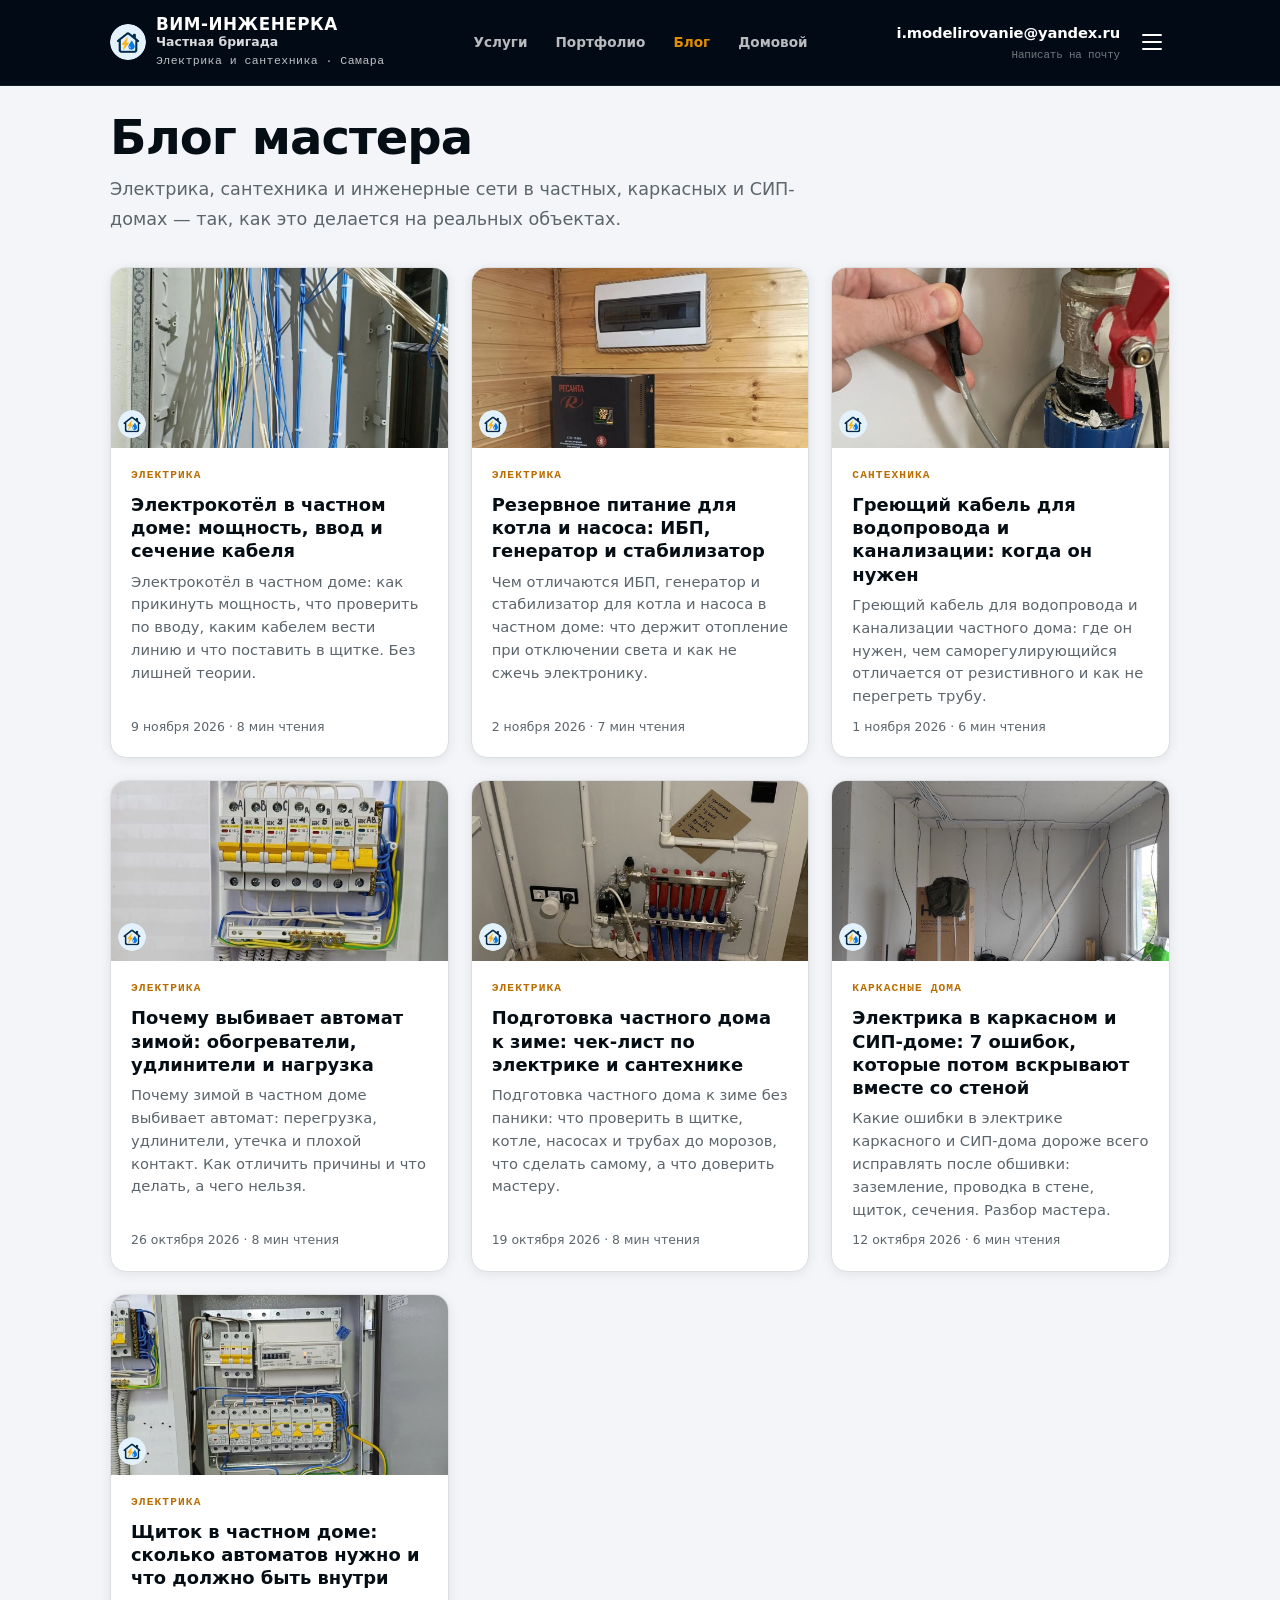
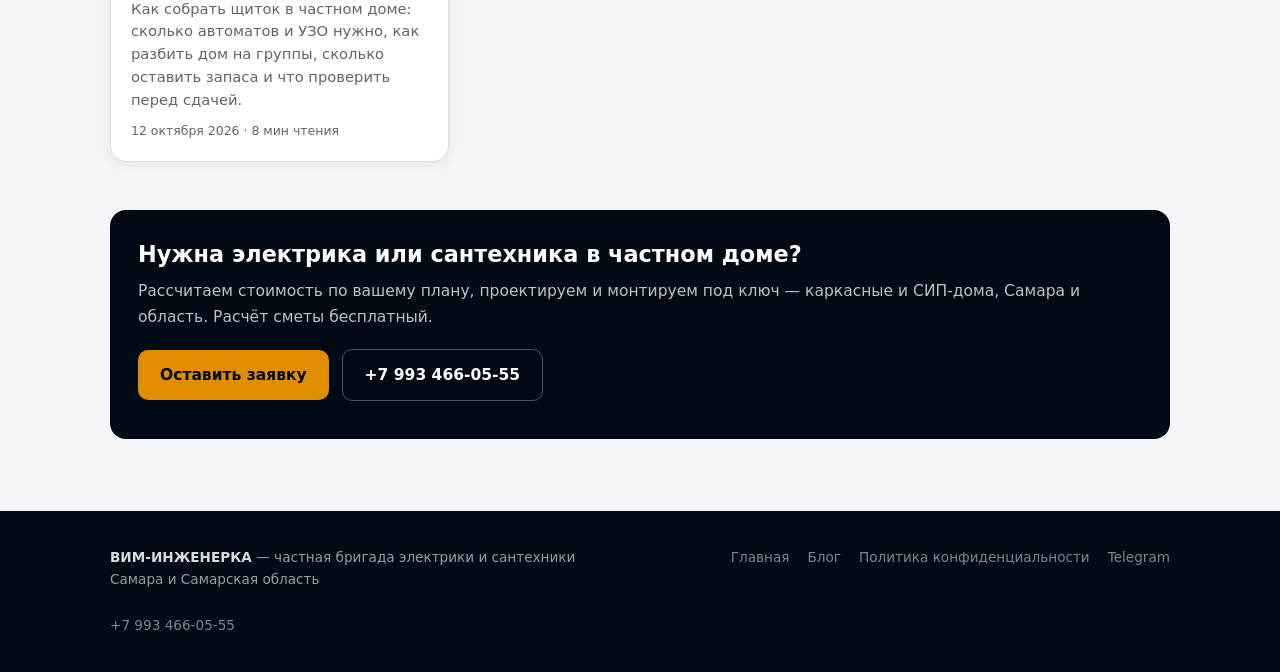
==== commit 94fc26c9: "Статья: электрокотёл в частном доме — мощность, ввод и кабель Новая публикация блога, обложка, сборк" ====
--- a/blog/index.html
+++ b/blog/index.html
@@ -32,7 +32,7 @@
 <meta name="twitter:description" content="Практические заметки мастера: как делать электрику, сантехнику и инженерные сети в частном доме, каркасном и СИП-доме. Без воды и с примерами.">
 <meta name="twitter:image" content="https://electric.vim-scrum.ru/assets/brand/og-banner.jpg">
 <link rel="stylesheet" href="/assets/blog.css">
-<script type="application/ld+json">{"@context": "https://schema.org", "@type": "Blog", "name": "Блог мастера: электрика и сантехника в каркасных и СИП-домах", "description": "Практические заметки мастера: как делать электрику, сантехнику и инженерные сети в частном доме, каркасном и СИП-доме. Без воды и с примерами.", "url": "https://electric.vim-scrum.ru/blog/", "inLanguage": "ru", "publisher": {"@type": "Organization", "name": "ВИМ-ИНЖЕНЕРКА", "url": "https://electric.vim-scrum.ru/"}, "blogPost": [{"@type": "BlogPosting", "headline": "Резервное питание для котла и насоса: ИБП, генератор и стабилизатор", "url": "https://electric.vim-scrum.ru/blog/rezervnoe-pitanie-kotla-nasos-ibp-generator/", "datePublished": "2026-11-02"}, {"@type": "BlogPosting", "headline": "Греющий кабель для водопровода и канализации: когда он нужен", "url": "https://electric.vim-scrum.ru/blog/greyushchij-kabel-vodoprovod-kanalizatsiya/", "datePublished": "2026-11-01"}, {"@type": "BlogPosting", "headline": "Почему выбивает автомат зимой: обогреватели, удлинители и нагрузка", "url": "https://electric.vim-scrum.ru/blog/vybivaet-avtomat-zimoj/", "datePublished": "2026-10-26"}, {"@type": "BlogPosting", "headline": "Подготовка частного дома к зиме: чек-лист по электрике и сантехнике", "url": "https://electric.vim-scrum.ru/blog/podgotovka-doma-k-zime-elektrika-santehnika/", "datePublished": "2026-10-19"}, {"@type": "BlogPosting", "headline": "Электрика в каркасном и СИП-доме: 7 ошибок, которые потом вскрывают вместе со стеной", "url": "https://electric.vim-scrum.ru/blog/oshibki-elektriki-karkasnyj-sip-dom/", "datePublished": "2026-10-12"}, {"@type": "BlogPosting", "headline": "Щиток в частном доме: сколько автоматов нужно и что должно быть внутри", "url": "https://electric.vim-scrum.ru/blog/shchitok-v-chastnom-dome/", "datePublished": "2026-10-12"}]}</script><script type="application/ld+json">{"@context": "https://schema.org", "@type": "BreadcrumbList", "itemListElement": [{"@type": "ListItem", "position": 1, "name": "Главная", "item": "https://electric.vim-scrum.ru/"}, {"@type": "ListItem", "position": 2, "name": "Блог", "item": "https://electric.vim-scrum.ru/blog/"}]}</script>
+<script type="application/ld+json">{"@context": "https://schema.org", "@type": "Blog", "name": "Блог мастера: электрика и сантехника в каркасных и СИП-домах", "description": "Практические заметки мастера: как делать электрику, сантехнику и инженерные сети в частном доме, каркасном и СИП-доме. Без воды и с примерами.", "url": "https://electric.vim-scrum.ru/blog/", "inLanguage": "ru", "publisher": {"@type": "Organization", "name": "ВИМ-ИНЖЕНЕРКА", "url": "https://electric.vim-scrum.ru/"}, "blogPost": [{"@type": "BlogPosting", "headline": "Электрокотёл в частном доме: мощность, ввод и сечение кабеля", "url": "https://electric.vim-scrum.ru/blog/elektrokotel-chastnyj-dom-moshchnost-vvod/", "datePublished": "2026-11-09"}, {"@type": "BlogPosting", "headline": "Резервное питание для котла и насоса: ИБП, генератор и стабилизатор", "url": "https://electric.vim-scrum.ru/blog/rezervnoe-pitanie-kotla-nasos-ibp-generator/", "datePublished": "2026-11-02"}, {"@type": "BlogPosting", "headline": "Греющий кабель для водопровода и канализации: когда он нужен", "url": "https://electric.vim-scrum.ru/blog/greyushchij-kabel-vodoprovod-kanalizatsiya/", "datePublished": "2026-11-01"}, {"@type": "BlogPosting", "headline": "Почему выбивает автомат зимой: обогреватели, удлинители и нагрузка", "url": "https://electric.vim-scrum.ru/blog/vybivaet-avtomat-zimoj/", "datePublished": "2026-10-26"}, {"@type": "BlogPosting", "headline": "Подготовка частного дома к зиме: чек-лист по электрике и сантехнике", "url": "https://electric.vim-scrum.ru/blog/podgotovka-doma-k-zime-elektrika-santehnika/", "datePublished": "2026-10-19"}, {"@type": "BlogPosting", "headline": "Электрика в каркасном и СИП-доме: 7 ошибок, которые потом вскрывают вместе со стеной", "url": "https://electric.vim-scrum.ru/blog/oshibki-elektriki-karkasnyj-sip-dom/", "datePublished": "2026-10-12"}, {"@type": "BlogPosting", "headline": "Щиток в частном доме: сколько автоматов нужно и что должно быть внутри", "url": "https://electric.vim-scrum.ru/blog/shchitok-v-chastnom-dome/", "datePublished": "2026-10-12"}]}</script><script type="application/ld+json">{"@context": "https://schema.org", "@type": "BreadcrumbList", "itemListElement": [{"@type": "ListItem", "position": 1, "name": "Главная", "item": "https://electric.vim-scrum.ru/"}, {"@type": "ListItem", "position": 2, "name": "Блог", "item": "https://electric.vim-scrum.ru/blog/"}]}</script>
 </head>
 <body>
 <header class="site-header">
@@ -69,7 +69,13 @@
 <main class="wrap">
 <header class="blog-head"><h1>Блог мастера</h1>
 <p class="lead">Электрика, сантехника и инженерные сети в частных, каркасных и СИП-домах — так, как это делается на реальных объектах.</p></header>
-<div class="grid"><a class="card" href="/blog/rezervnoe-pitanie-kotla-nasos-ibp-generator/">
+<div class="grid"><a class="card" href="/blog/elektrokotel-chastnyj-dom-moshchnost-vvod/">
+  <img src="/assets/covers/elektrokotel-chastnyj-dom-moshchnost-vvod.jpg" alt="" loading="lazy">
+  <div class="card-body"><span class="tag">Электрика</span>
+    <h3>Электрокотёл в частном доме: мощность, ввод и сечение кабеля</h3>
+    <p>Электрокотёл в частном доме: как прикинуть мощность, что проверить по вводу, каким кабелем вести линию и что поставить в щитке. Без лишней теории.</p>
+    <small>9 ноября 2026 · 8 мин чтения</small></div>
+</a><a class="card" href="/blog/rezervnoe-pitanie-kotla-nasos-ibp-generator/">
   <img src="/assets/covers/rezervnoe-pitanie-kotla-nasos-ibp-generator.jpg" alt="" loading="lazy">
   <div class="card-body"><span class="tag">Электрика</span>
     <h3>Резервное питание для котла и насоса: ИБП, генератор и стабилизатор</h3>
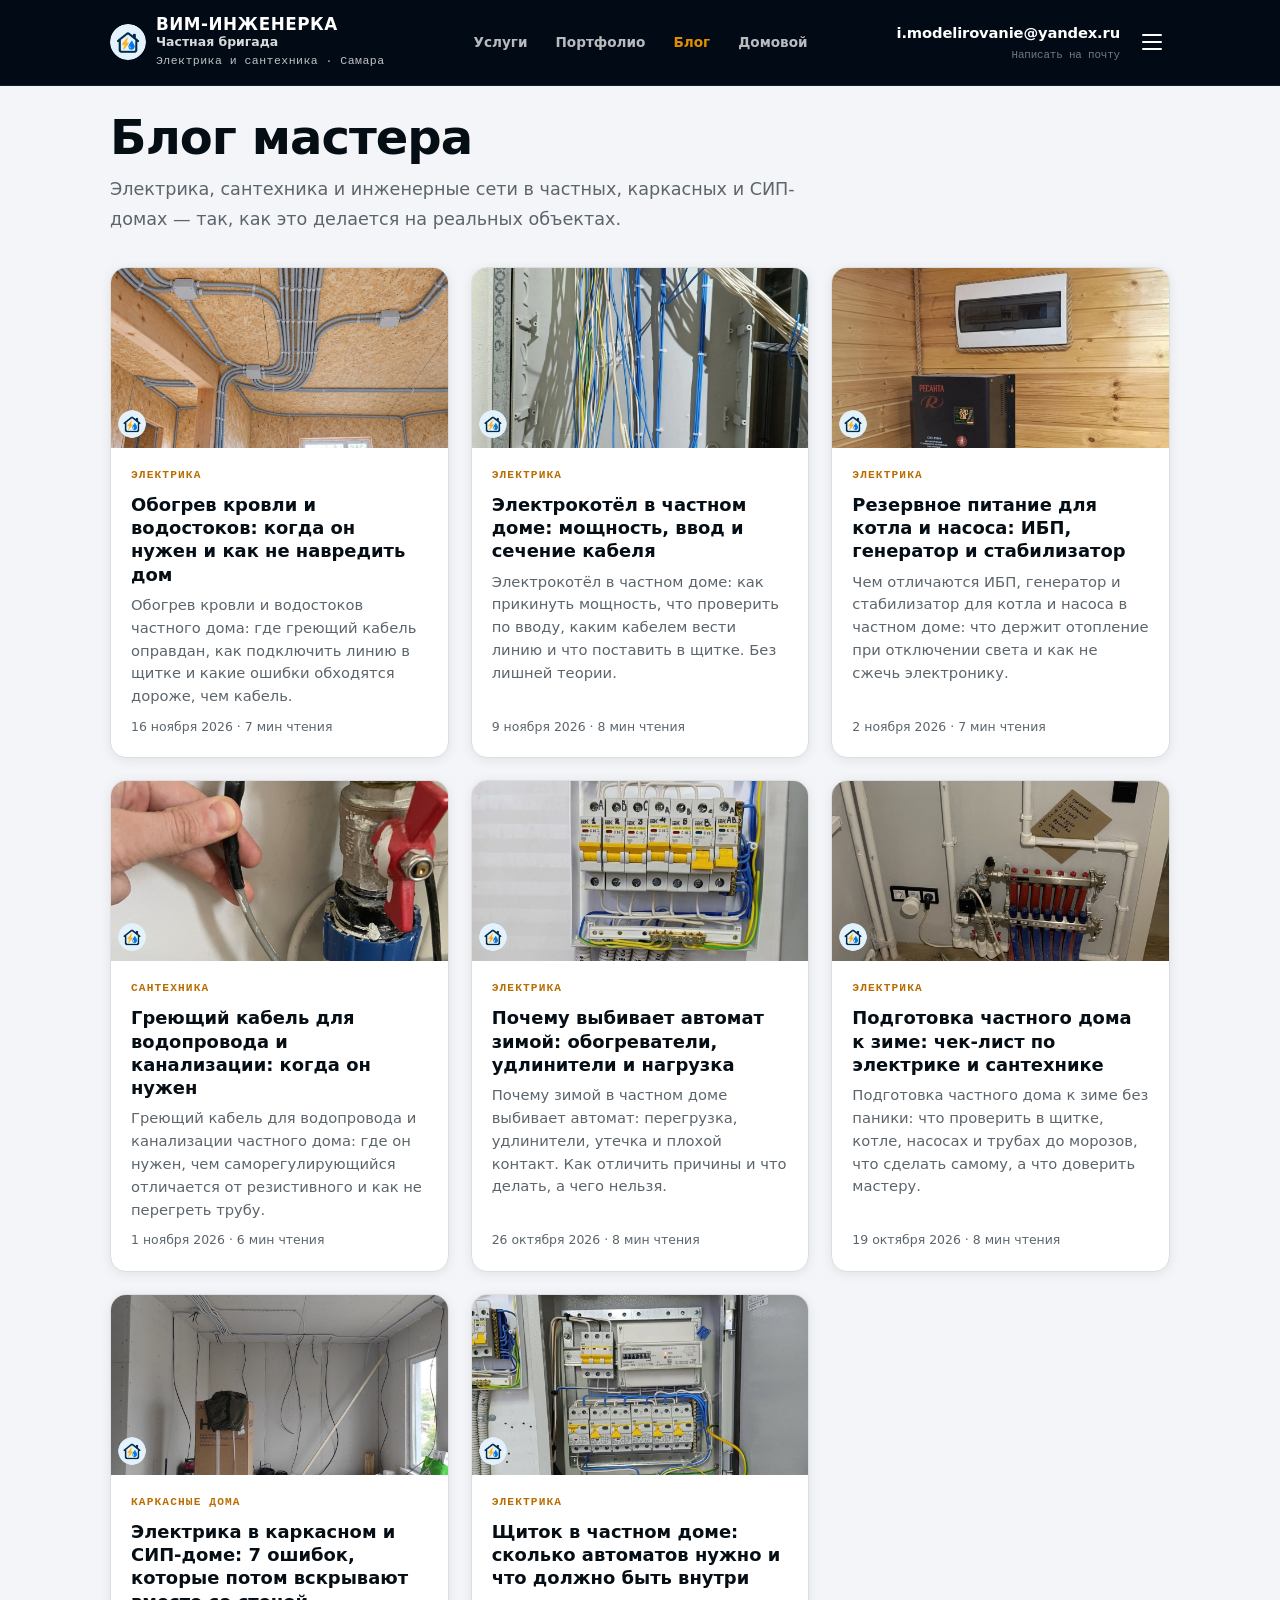
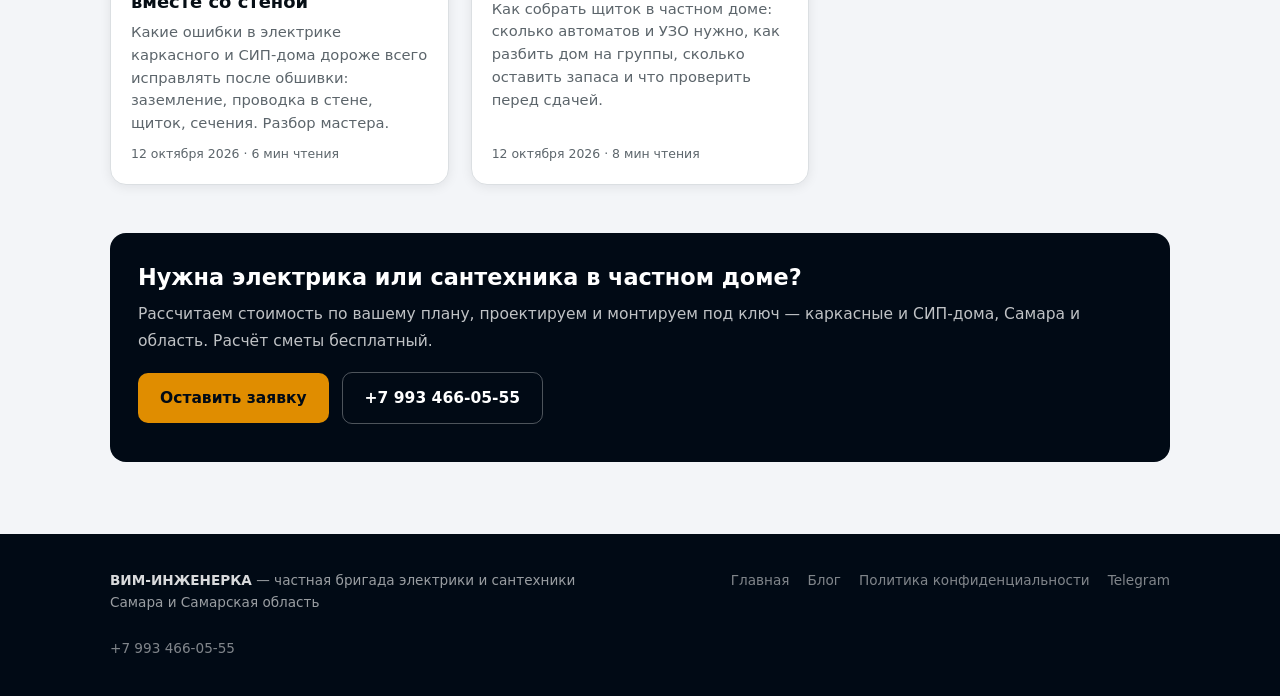
==== commit 02fc9c53: "Блог: обогрев кровли и водостоков (obogrev-krovli-vodostokov) Co-authored-by: tehpodszemiru-tech <te" ====
--- a/blog/index.html
+++ b/blog/index.html
@@ -32,7 +32,7 @@
 <meta name="twitter:description" content="Практические заметки мастера: как делать электрику, сантехнику и инженерные сети в частном доме, каркасном и СИП-доме. Без воды и с примерами.">
 <meta name="twitter:image" content="https://electric.vim-scrum.ru/assets/brand/og-banner.jpg">
 <link rel="stylesheet" href="/assets/blog.css">
-<script type="application/ld+json">{"@context": "https://schema.org", "@type": "Blog", "name": "Блог мастера: электрика и сантехника в каркасных и СИП-домах", "description": "Практические заметки мастера: как делать электрику, сантехнику и инженерные сети в частном доме, каркасном и СИП-доме. Без воды и с примерами.", "url": "https://electric.vim-scrum.ru/blog/", "inLanguage": "ru", "publisher": {"@type": "Organization", "name": "ВИМ-ИНЖЕНЕРКА", "url": "https://electric.vim-scrum.ru/"}, "blogPost": [{"@type": "BlogPosting", "headline": "Электрокотёл в частном доме: мощность, ввод и сечение кабеля", "url": "https://electric.vim-scrum.ru/blog/elektrokotel-chastnyj-dom-moshchnost-vvod/", "datePublished": "2026-11-09"}, {"@type": "BlogPosting", "headline": "Резервное питание для котла и насоса: ИБП, генератор и стабилизатор", "url": "https://electric.vim-scrum.ru/blog/rezervnoe-pitanie-kotla-nasos-ibp-generator/", "datePublished": "2026-11-02"}, {"@type": "BlogPosting", "headline": "Греющий кабель для водопровода и канализации: когда он нужен", "url": "https://electric.vim-scrum.ru/blog/greyushchij-kabel-vodoprovod-kanalizatsiya/", "datePublished": "2026-11-01"}, {"@type": "BlogPosting", "headline": "Почему выбивает автомат зимой: обогреватели, удлинители и нагрузка", "url": "https://electric.vim-scrum.ru/blog/vybivaet-avtomat-zimoj/", "datePublished": "2026-10-26"}, {"@type": "BlogPosting", "headline": "Подготовка частного дома к зиме: чек-лист по электрике и сантехнике", "url": "https://electric.vim-scrum.ru/blog/podgotovka-doma-k-zime-elektrika-santehnika/", "datePublished": "2026-10-19"}, {"@type": "BlogPosting", "headline": "Электрика в каркасном и СИП-доме: 7 ошибок, которые потом вскрывают вместе со стеной", "url": "https://electric.vim-scrum.ru/blog/oshibki-elektriki-karkasnyj-sip-dom/", "datePublished": "2026-10-12"}, {"@type": "BlogPosting", "headline": "Щиток в частном доме: сколько автоматов нужно и что должно быть внутри", "url": "https://electric.vim-scrum.ru/blog/shchitok-v-chastnom-dome/", "datePublished": "2026-10-12"}]}</script><script type="application/ld+json">{"@context": "https://schema.org", "@type": "BreadcrumbList", "itemListElement": [{"@type": "ListItem", "position": 1, "name": "Главная", "item": "https://electric.vim-scrum.ru/"}, {"@type": "ListItem", "position": 2, "name": "Блог", "item": "https://electric.vim-scrum.ru/blog/"}]}</script>
+<script type="application/ld+json">{"@context": "https://schema.org", "@type": "Blog", "name": "Блог мастера: электрика и сантехника в каркасных и СИП-домах", "description": "Практические заметки мастера: как делать электрику, сантехнику и инженерные сети в частном доме, каркасном и СИП-доме. Без воды и с примерами.", "url": "https://electric.vim-scrum.ru/blog/", "inLanguage": "ru", "publisher": {"@type": "Organization", "name": "ВИМ-ИНЖЕНЕРКА", "url": "https://electric.vim-scrum.ru/"}, "blogPost": [{"@type": "BlogPosting", "headline": "Обогрев кровли и водостоков: когда он нужен и как не навредить дом", "url": "https://electric.vim-scrum.ru/blog/obogrev-krovli-vodostokov/", "datePublished": "2026-11-16"}, {"@type": "BlogPosting", "headline": "Электрокотёл в частном доме: мощность, ввод и сечение кабеля", "url": "https://electric.vim-scrum.ru/blog/elektrokotel-chastnyj-dom-moshchnost-vvod/", "datePublished": "2026-11-09"}, {"@type": "BlogPosting", "headline": "Резервное питание для котла и насоса: ИБП, генератор и стабилизатор", "url": "https://electric.vim-scrum.ru/blog/rezervnoe-pitanie-kotla-nasos-ibp-generator/", "datePublished": "2026-11-02"}, {"@type": "BlogPosting", "headline": "Греющий кабель для водопровода и канализации: когда он нужен", "url": "https://electric.vim-scrum.ru/blog/greyushchij-kabel-vodoprovod-kanalizatsiya/", "datePublished": "2026-11-01"}, {"@type": "BlogPosting", "headline": "Почему выбивает автомат зимой: обогреватели, удлинители и нагрузка", "url": "https://electric.vim-scrum.ru/blog/vybivaet-avtomat-zimoj/", "datePublished": "2026-10-26"}, {"@type": "BlogPosting", "headline": "Подготовка частного дома к зиме: чек-лист по электрике и сантехнике", "url": "https://electric.vim-scrum.ru/blog/podgotovka-doma-k-zime-elektrika-santehnika/", "datePublished": "2026-10-19"}, {"@type": "BlogPosting", "headline": "Электрика в каркасном и СИП-доме: 7 ошибок, которые потом вскрывают вместе со стеной", "url": "https://electric.vim-scrum.ru/blog/oshibki-elektriki-karkasnyj-sip-dom/", "datePublished": "2026-10-12"}, {"@type": "BlogPosting", "headline": "Щиток в частном доме: сколько автоматов нужно и что должно быть внутри", "url": "https://electric.vim-scrum.ru/blog/shchitok-v-chastnom-dome/", "datePublished": "2026-10-12"}]}</script><script type="application/ld+json">{"@context": "https://schema.org", "@type": "BreadcrumbList", "itemListElement": [{"@type": "ListItem", "position": 1, "name": "Главная", "item": "https://electric.vim-scrum.ru/"}, {"@type": "ListItem", "position": 2, "name": "Блог", "item": "https://electric.vim-scrum.ru/blog/"}]}</script>
 </head>
 <body>
 <header class="site-header">
@@ -69,7 +69,13 @@
 <main class="wrap">
 <header class="blog-head"><h1>Блог мастера</h1>
 <p class="lead">Электрика, сантехника и инженерные сети в частных, каркасных и СИП-домах — так, как это делается на реальных объектах.</p></header>
-<div class="grid"><a class="card" href="/blog/elektrokotel-chastnyj-dom-moshchnost-vvod/">
+<div class="grid"><a class="card" href="/blog/obogrev-krovli-vodostokov/">
+  <img src="/assets/covers/obogrev-krovli-vodostokov.jpg" alt="" loading="lazy">
+  <div class="card-body"><span class="tag">Электрика</span>
+    <h3>Обогрев кровли и водостоков: когда он нужен и как не навредить дом</h3>
+    <p>Обогрев кровли и водостоков частного дома: где греющий кабель оправдан, как подключить линию в щитке и какие ошибки обходятся дороже, чем кабель.</p>
+    <small>16 ноября 2026 · 7 мин чтения</small></div>
+</a><a class="card" href="/blog/elektrokotel-chastnyj-dom-moshchnost-vvod/">
   <img src="/assets/covers/elektrokotel-chastnyj-dom-moshchnost-vvod.jpg" alt="" loading="lazy">
   <div class="card-body"><span class="tag">Электрика</span>
     <h3>Электрокотёл в частном доме: мощность, ввод и сечение кабеля</h3>
